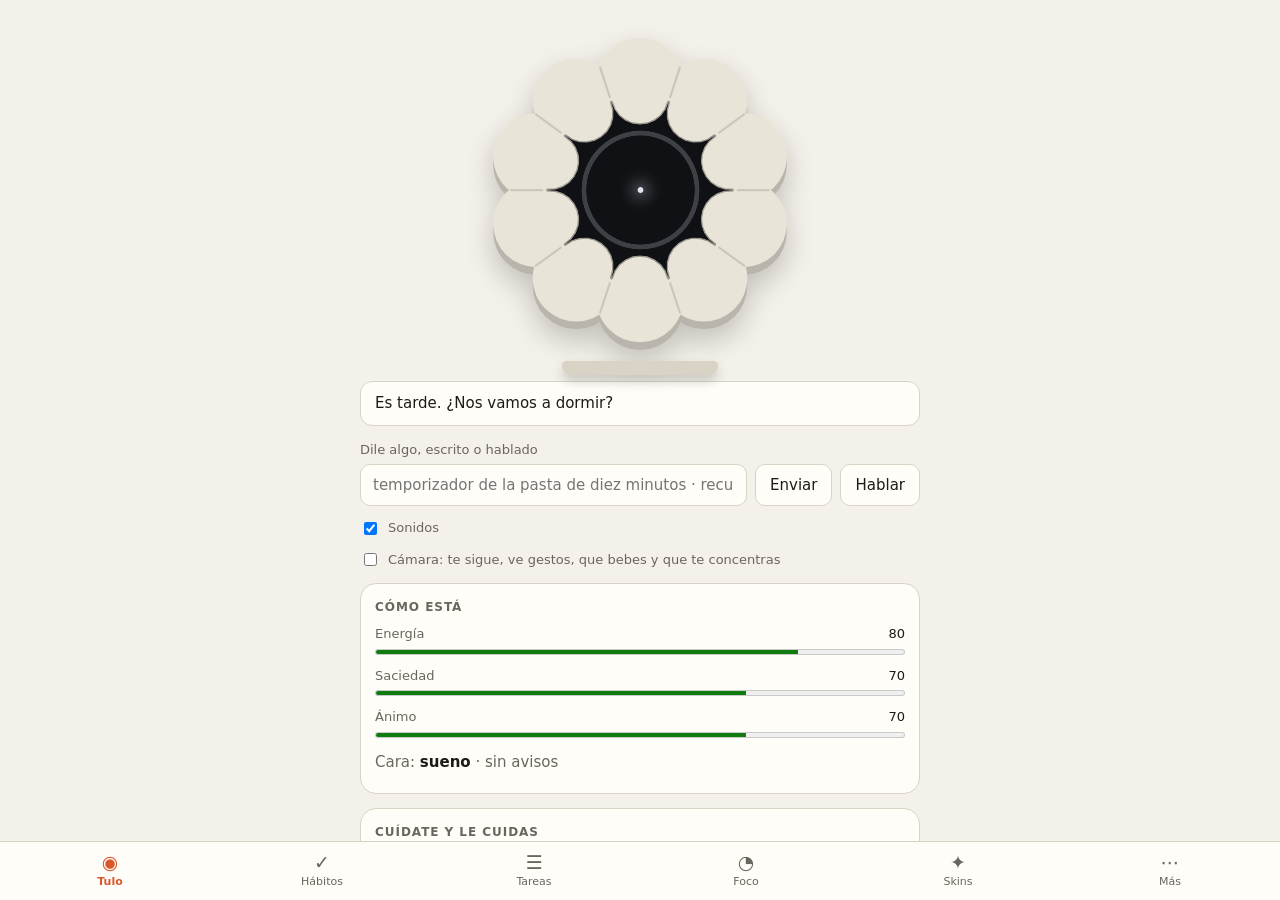
==== movil/index.html @ e164c1fc "Tulo para el móvil 0.1.0 (web instalable) Co-Authored-By: Claude Fable 5.2 <noreply@anthropic.com>" ====
<!doctype html>
<html lang="es">
<head>
  <meta charset="utf-8">
  <meta name="viewport" content="width=device-width, initial-scale=1, viewport-fit=cover, interactive-widget=resizes-content">
  <title>Tulo</title>
  <!-- App del móvil (D-049): se añade a la pantalla de inicio desde Safari y se abre sin barras. -->
  <link rel="manifest" href="./manifest.webmanifest">
  <meta name="apple-mobile-web-app-capable" content="yes">
  <meta name="mobile-web-app-capable" content="yes">
  <meta name="apple-mobile-web-app-title" content="Tulo">
  <meta name="apple-mobile-web-app-status-bar-style" content="black-translucent">
  <link rel="apple-touch-icon" href="./iconos/tulo-180.png">
  <link rel="icon" type="image/png" sizes="192x192" href="./iconos/tulo-192.png">
  <meta name="theme-color" content="#f4f1ea" media="(prefers-color-scheme: light)">
  <meta name="theme-color" content="#171614" media="(prefers-color-scheme: dark)">
  <link rel="stylesheet" href="../web/style.css">
  <link rel="stylesheet" href="./movil.css">
</head>
<body data-activa="tulo" data-cargando>
  <p class="mv-aviso" id="mv-aviso" role="status" aria-live="polite" hidden></p>
  <div id="mv-app"><p class="mv-cargando" id="mv-cargando">Despertando a Tulo…</p></div>

  <!-- Lo que es de la app y no del simulador: va en la pestaña «Más». -->
  <template id="mv-tarjeta-app">
    <section class="mv-grupo mv-app-info" data-pestana="mas">
      <h2>Esta app</h2>
      <p class="estado" id="mv-instalar" hidden>Para tenerla como una app: en Safari, toca <strong>Compartir</strong> y luego <strong>«Añadir a pantalla de inicio»</strong>.</p>
      <p class="estado" id="mv-instalada" hidden>Abierta desde la pantalla de inicio.</p>
      <p class="estado">Sin conexión: <strong id="mv-sw">comprobando…</strong></p>
      <p class="estado" id="mv-nativo" hidden>App de iPhone: los avisos también suenan con la app cerrada.</p>
      <p class="estado" id="mv-cerrada">Temporizadores, alarmas y bloques solo avisan con Tulo abierto en pantalla.</p>
      <p class="estado" id="mv-sin-pc" hidden>Aquí no hay ordenador detrás: la música, las notificaciones y el calendario en vivo del PC no están. Lo demás va igual.</p>
      <p class="estado">Este Tulo vive en este teléfono: no es el mismo que el de tu ordenador. <span id="mv-version"></span></p>
    </section>
  </template>

  <nav class="mv-barra" id="mv-barra" aria-label="Secciones"></nav>
  <script type="module" src="./arranque.mjs"></script>
</body>
</html>
---- web/style.css ----
:root {
  --fondo: #f4f1ea;
  --tinta: #1d1b18;
  --suave: #6b665d;
  --linea: #d9d3c6;
  --tarjeta: #fffdf8;
  --acento: #d9582b;
}
@media (prefers-color-scheme: dark) {
  :root {
    --fondo: #171614;
    --tinta: #efeae0;
    --suave: #a39c8e;
    --linea: #34312c;
    --tarjeta: #1f1d1a;
    --acento: #f0764a;
  }
}

* { box-sizing: border-box; }
body {
  margin: 0;
  padding: 24px 16px 48px;
  background: var(--fondo);
  color: var(--tinta);
  font: 15px/1.5 system-ui, "Segoe UI", sans-serif;
}
header { max-width: 980px; margin: 0 auto 24px; }
h1 { margin: 0; font-size: 28px; letter-spacing: -0.02em; }
header p { margin: 2px 0 0; color: var(--suave); }
h2 {
  margin: 22px 0 8px;
  font-size: 12px;
  font-weight: 600;
  letter-spacing: 0.08em;
  text-transform: uppercase;
  color: var(--suave);
}
h2:first-child { margin-top: 0; }

main {
  max-width: 980px;
  margin: 0 auto;
  display: grid;
  grid-template-columns: minmax(280px, 380px) 1fr;
  gap: 32px;
  align-items: start;
}
@media (max-width: 760px) { main { grid-template-columns: 1fr; } }

.escenario { position: sticky; top: 16px; }
@media (max-width: 760px) { .escenario { position: static; } }

/* La carcasa es la flor de Jacobo (core/flor.mjs la dibuja en .flor) y la cara
   se ve por su ventana en estrella (.ventana; app.mjs la coloca y la recorta). */
.carcasa {
  width: min(100%, 340px);
  aspect-ratio: 69 / 78.5;
  margin: 0 auto;
}
.flor { position: absolute; inset: 0; filter: drop-shadow(0 12px 14px rgba(0, 0, 0, 0.2)); }
.flor svg { display: block; width: 100%; height: 100%; }
.ventana {
  position: absolute; display: flex; align-items: center; justify-content: center;
  background: var(--pk-pantalla, #101114);
  filter: brightness(var(--brillo, 1));
}
.carcasa.agitada { animation: agitar 0.5s linear; }
@keyframes agitar {
  0%, 100% { transform: translateX(0) rotate(0); }
  20% { transform: translateX(-10px) rotate(-4deg); }
  40% { transform: translateX(9px) rotate(4deg); }
  60% { transform: translateX(-7px) rotate(-3deg); }
  80% { transform: translateX(5px) rotate(2deg); }
}
@media (prefers-reduced-motion: reduce) { .carcasa.agitada { animation: none; } }

canvas {
  display: block;
  width: 100%;
  height: auto;
  aspect-ratio: 1;
  border-radius: 14%;
  cursor: pointer;
}
.ventana canvas { flex: none; border-radius: 0; }

.bocadillo {
  min-height: 3em;
  margin: 18px 0 14px;
  padding: 10px 14px;
  border: 1px solid var(--linea);
  border-radius: 12px;
  background: var(--tarjeta);
}

label { display: block; color: var(--suave); font-size: 13px; }
.fila { display: flex; gap: 8px; margin-top: 4px; }
input[type="text"] {
  flex: 1;
  min-width: 0;
  padding: 9px 12px;
  border: 1px solid var(--linea);
  border-radius: 10px;
  background: var(--tarjeta);
  color: var(--tinta);
  font: inherit;
}
button {
  padding: 8px 14px;
  border: 1px solid var(--linea);
  border-radius: 10px;
  background: var(--tarjeta);
  color: var(--tinta);
  font: inherit;
  cursor: pointer;
}
button:hover { border-color: var(--acento); }
button[aria-pressed="true"] { background: var(--acento); border-color: var(--acento); color: #fff; }
:focus-visible { outline: 2px solid var(--acento); outline-offset: 2px; }

.panel {
  padding: 20px;
  border: 1px solid var(--linea);
  border-radius: 16px;
  background: var(--tarjeta);
}
.barras { display: grid; gap: 8px; }
.barras span { float: right; font-variant-numeric: tabular-nums; color: var(--tinta); }
meter { display: block; width: 100%; height: 12px; margin-top: 2px; }
.estado { margin: 10px 0 0; color: var(--suave); }
.estado strong { color: var(--tinta); }
.botones { display: flex; flex-wrap: wrap; gap: 8px; }
.colores { display: flex; flex-wrap: wrap; gap: 18px; }
.colores input { display: block; width: 56px; height: 32px; margin-top: 4px; padding: 0; border: 1px solid var(--linea); border-radius: 8px; background: none; }

#registro {
  max-height: 180px;
  margin: 0;
  padding-left: 0;
  overflow: auto;
  list-style: none;
  font-size: 13px;
  color: var(--suave);
}
#registro li { padding: 3px 0; border-bottom: 1px solid var(--linea); }
#registro time { margin-right: 8px; font-variant-numeric: tabular-nums; }

button:disabled { opacity: 0.45; cursor: default; }
button:disabled:hover { border-color: var(--linea); }
.interruptor { display: flex; align-items: center; gap: 8px; margin-top: 12px; }
/* Mover el llavero (D-043, D-044): etiqueta, deslizador que ocupa lo que sobra y el valor. */
.deslizador { display: grid; grid-template-columns: minmax(0, 11em) minmax(0, 1fr) 3.2em; align-items: center; gap: 8px; margin-top: 8px; }
.deslizador input { width: 100%; }
.deslizador span { text-align: right; font-variant-numeric: tabular-nums; }
.carcasa { transition: transform 0.15s ease-out; }
.botones { align-items: center; }
.botones .estado { margin: 0; }

#misiones { margin: 0 0 12px; padding: 0; list-style: none; }
#misiones li { padding: 3px 0; color: var(--suave); }
#misiones li.hecha { color: var(--tinta); }

.rejilla { display: grid; grid-template-columns: repeat(auto-fill, minmax(130px, 1fr)); gap: 8px; }
.skin { display: grid; grid-template-columns: 22px 1fr; column-gap: 8px; align-items: center; text-align: left; border-left-width: 4px; }
.skin .muestra { grid-row: span 2; width: 22px; height: 28px; border-radius: 7px; border: 1px solid rgba(0, 0, 0, 0.25); }
.skin small { color: var(--suave); font-size: 11px; }
.skin[aria-pressed="true"] small { color: #fff; }
.skin.rareza-comun { border-left-color: #9aa3ad; }
.skin.rareza-rara { border-left-color: #4f8ef7; }
.skin.rareza-epica { border-left-color: #a35cf0; }
.skin.rareza-legendaria { border-left-color: #f0a92c; }
.skin.rareza-bicolor { border-left-color: #2ee6c8; }
.skin.rareza-unica { border-left-color: #e2475b; }
.probar { display: flex; flex-wrap: wrap; align-items: center; gap: 6px 10px; margin: 10px 0 0; }

.cuidados p { display: flex; align-items: center; justify-content: space-between; gap: 12px; margin: 0 0 8px; }
.cuidados .pide { color: var(--acento); font-weight: 600; }
.cuidados label { display: inline; font-size: inherit; }
input[type="time"] { padding: 6px 10px; border: 1px solid var(--linea); border-radius: 10px; background: var(--tarjeta); color: var(--tinta); font: inherit; }

.visor { display: flex; align-items: center; gap: 12px; margin-top: 10px; }
.visor video { width: 120px; aspect-ratio: 4 / 3; border-radius: 10px; background: #000; object-fit: cover; transform: scaleX(-1); }
.visor p { margin: 0; color: var(--suave); font-size: 13px; }

.avisos { list-style: none; margin: 6px 0 0; padding: 0; }
.avisos li { display: flex; align-items: center; gap: 8px; padding: 4px 0; border-bottom: 1px solid var(--linea); }
.avisos li > span:first-child { flex: 1; min-width: 0; overflow-wrap: anywhere; }
.avisos .cuando { color: var(--suave); font-variant-numeric: tabular-nums; white-space: nowrap; }
.avisos button { padding: 2px 8px; }

h3 { margin: 14px 0 4px; font-size: 12px; font-weight: 600; color: var(--suave); }
.venta { display: flex; flex-wrap: wrap; align-items: center; gap: 8px; margin-top: 10px; }
.venta label { display: flex; align-items: center; gap: 6px; }
.venta .estado { margin: 0; }
.venta input { width: 5.5em; text-align: right; }
.anuncios { list-style: none; margin: 0; padding: 0; }
.anuncios li { display: flex; align-items: center; gap: 10px; padding: 5px 0 5px 8px; border-bottom: 1px solid var(--linea); border-left: 4px solid transparent; }
.anuncios li.vacio { color: var(--suave); border-left: 0; padding-left: 0; }
.anuncios .muestra { flex: none; width: 18px; height: 22px; border-radius: 6px; border: 1px solid rgba(0, 0, 0, 0.25); }
.anuncios .nombre { flex: 1; min-width: 0; display: flex; flex-direction: column; }
.anuncios small { color: var(--suave); font-size: 11px; }
.anuncios .precio { font-variant-numeric: tabular-nums; white-space: nowrap; font-weight: 600; }
.anuncios .rareza-comun { border-left-color: #9aa3ad; }
.anuncios .rareza-rara { border-left-color: #4f8ef7; }
.anuncios .rareza-epica { border-left-color: #a35cf0; }
.anuncios .rareza-legendaria { border-left-color: #f0a92c; }
.anuncios .rareza-bicolor { border-left-color: #2ee6c8; }
select { padding: 6px 10px; border: 1px solid var(--linea); border-radius: 10px; background: var(--tarjeta); color: var(--tinta); font: inherit; max-width: 100%; }

/* Stand o llavero (D-014). De llavero se ve más pequeño y con su anilla. */
.carcasa { position: relative; transition: transform 0.35s ease, margin 0.35s ease; }
.carcasa[data-modo="stand"] { margin-bottom: 26px; }
.carcasa[data-modo="stand"]::after {
  content: ""; position: absolute; left: 24%; right: 24%; bottom: -20px; height: 14px;
  border-radius: 6px 6px 12px 12px; background: var(--linea);
  box-shadow: 0 6px 12px rgba(0, 0, 0, 0.18);
}
.carcasa[data-modo="llavero"] { transform: scale(0.62) rotate(-5deg); transform-origin: 50% 0; margin-top: 10px; margin-bottom: -120px; }
.carcasa.apagada .ventana { filter: brightness(0.12); }
#bateria.pide { color: var(--acento); }
@media (prefers-reduced-motion: reduce) { .carcasa { transition: none; } }

/* Copiado de Troko (D-020): hábitos, tareas, móvil y alarma. */
.alarma { margin-top: 8px; width: 100%; font-weight: 600; animation: latir 0.8s ease-in-out infinite alternate; }
@keyframes latir { from { transform: scale(1); } to { transform: scale(1.03); } }
@media (prefers-reduced-motion: reduce) { .alarma { animation: none; } }
.habitos-cabecera { display: flex; gap: 14px; align-items: center; margin-top: 6px; }
.anillo {
  flex: none; width: 64px; height: 64px; border-radius: 50%; display: grid; place-items: center;
  background: conic-gradient(var(--acento, #4fb6ff) calc(var(--pct) * 1%), var(--linea) 0);
  position: relative; font-size: 12px; font-weight: 600; font-variant-numeric: tabular-nums;
}
.anillo::before { content: ''; position: absolute; inset: 7px; border-radius: 50%; background: var(--tarjeta); }
.anillo span { position: relative; }
.semana { display: flex; gap: 5px; align-items: flex-end; height: 34px; margin-top: 6px; }
.semana span { position: relative; width: 14px; height: var(--alto); min-height: 3px; border-radius: 3px; background: var(--acento, #4fb6ff); opacity: 0.8; }
.semana span::after { content: attr(data-dia); position: absolute; top: 100%; left: 0; right: 0; text-align: center; font-size: 9px; color: var(--suave); }
.fila-form { display: flex; flex-wrap: wrap; gap: 6px; align-items: center; margin-top: 8px; }
.fila-form input[type="text"] { flex: 1 1 140px; min-width: 0; }
.fila-form select { padding: 6px 8px; border: 1px solid var(--linea); border-radius: 10px; background: var(--tarjeta); color: var(--tinta); font: inherit; }
.avisos input[type="checkbox"] { flex: none; }
.chat { list-style: none; margin: 6px 0 0; padding: 8px; max-height: 220px; overflow-y: auto; border: 1px solid var(--linea); border-radius: 12px; display: flex; flex-direction: column; gap: 6px; }
.burbuja { max-width: 85%; padding: 6px 10px; border-radius: 12px; overflow-wrap: anywhere; font-size: 13px; }
.burbuja time { display: block; font-size: 10px; color: var(--suave); margin-top: 2px; }
.burbuja.pacolo { align-self: flex-start; background: var(--linea); }
.burbuja.yo { align-self: flex-end; background: color-mix(in srgb, var(--acento, #4fb6ff) 30%, transparent); }
.burbuja.sistema { align-self: center; background: none; color: var(--suave); font-size: 12px; padding: 0; }
input[type="range"] { vertical-align: middle; }

/* `hidden` manda sobre cualquier display de una clase (.visor, .fila-form…). */
[hidden] { display: none !important; }

/* Abrir en el móvil (web/red.mjs). */
.red { margin-top: 16px; padding: 14px; border: 1px solid var(--linea); border-radius: 14px; background: var(--tarjeta); }
.red h2 { margin-top: 0; }
.red-pc { display: flex; gap: 14px; align-items: center; }
.red-pc canvas { flex: none; width: 132px; height: 132px; aspect-ratio: auto; border-radius: 8px; cursor: default; filter: none; image-rendering: pixelated; }
.red-pc .estado { margin: 0; }
.red-codigo { margin: 0; font-size: 30px; font-weight: 700; letter-spacing: 0.12em; font-variant-numeric: tabular-nums; }
.red code, .panel code { overflow-wrap: anywhere; }
#red-olvidar { margin-top: 8px; }
.no-disponible { opacity: 0.5; }

/* Móvil y pantallas táctiles: la cara arriba y grande, los paneles debajo,
   nada más ancho que la pantalla y botones del tamaño de un dedo. */
@media (max-width: 760px) {
  body { padding: 12px max(12px, env(safe-area-inset-right)) 40px max(12px, env(safe-area-inset-left)); }
  header { margin-bottom: 12px; display: flex; align-items: baseline; gap: 10px; flex-wrap: wrap; }
  h1 { font-size: 22px; }
  header p { font-size: 13px; }
  /* minmax(0, …): sin él, lo más ancho de un panel estira la columna y la página. */
  main { gap: 20px; grid-template-columns: minmax(0, 1fr); }
  .carcasa { width: min(100%, 360px); }
  .panel { padding: 14px; border-radius: 14px; }
  .bocadillo { margin: 14px 0 10px; }
  /* La caja de órdenes: al enfocarla queda visible sobre el teclado. */
  #orden { scroll-margin-bottom: 40vh; scroll-margin-top: 12px; }
  #orden .fila { flex-wrap: wrap; }
  #orden input[type="text"] { flex: 1 1 100%; }
  #orden button { flex: 1 1 0; }
  .rejilla { grid-template-columns: repeat(auto-fill, minmax(120px, 1fr)); }
  .visor video { width: 96px; }
  #registro { max-height: 240px; }
  .interruptor:has(input[type="file"]) { flex-wrap: wrap; }
  input[type="file"] { min-width: 0; max-width: 100%; font-size: 14px; }
}
@media (pointer: coarse) {
  button, select, input[type="text"], input[type="time"] { min-height: 44px; }
  /* 16 px o más: el móvil no hace zoom al escribir. */
  input[type="text"], input[type="time"], select { font-size: 16px; }
  .interruptor { min-height: 44px; margin-top: 4px; }
  input[type="checkbox"] { width: 22px; height: 22px; flex: none; }
  .avisos button { min-width: 44px; padding: 2px 8px; }
  input[type="range"] { min-height: 32px; }
}
---- movil/movil.css ----
/* App del móvil (D-049): la pantalla de teléfono encima de la página del
   simulador. Los colores y las piezas son los de web/style.css; aquí solo va
   el reparto en pestañas, la barra de abajo y los márgenes del iPhone. */

html, body { height: 100%; }
body {
  /* dvh: en Safari la altura cambia al esconderse su barra; 100% es el respaldo. */
  height: 100dvh;
  padding: 0;
  display: flex;
  flex-direction: column;
  overscroll-behavior-y: none;
  -webkit-text-size-adjust: 100%;
}

#mv-app {
  flex: 1 1 auto;
  min-height: 0;
  overflow-y: auto;
  -webkit-overflow-scrolling: touch;
  padding: max(14px, env(safe-area-inset-top)) max(14px, env(safe-area-inset-right)) 24px max(14px, env(safe-area-inset-left));
}
#mv-app main { display: block; max-width: 560px; margin: 0 auto; }
.mv-cargando { margin: 40vh 0 0; text-align: center; color: var(--suave); }

/* Cada grupo solo se ve en su pestaña. */
#mv-app [data-pestana] { display: none; }
body[data-activa="tulo"] #mv-app [data-pestana="tulo"],
body[data-activa="habitos"] #mv-app [data-pestana="habitos"],
body[data-activa="tareas"] #mv-app [data-pestana="tareas"],
body[data-activa="foco"] #mv-app [data-pestana="foco"],
body[data-activa="skins"] #mv-app [data-pestana="skins"],
body[data-activa="mas"] #mv-app [data-pestana="mas"] { display: block; }
#mv-app [data-oculto] { display: none !important; }
/* Sin PC detrás, el bloque del código del PC no pinta nada. */
body[data-sin-puente] #red { display: none !important; }

/* La cara, arriba y grande; no se queda pegada como en el PC. */
#mv-app .escenario { position: static; margin-bottom: 14px; }
#mv-app .carcasa { width: min(78vw, 300px); }
#mv-app .panel { padding: 0; border: 0; background: none; box-shadow: none; }
.mv-grupo {
  margin: 0 0 14px;
  padding: 14px;
  border: 1px solid var(--linea);
  border-radius: 16px;
  background: var(--tarjeta);
}
.mv-grupo > h2:first-child, .mv-grupo > h3:first-child { margin-top: 0; }
.mv-grupo > h3:first-child {
  font-size: 12px; font-weight: 600; letter-spacing: 0.08em; text-transform: uppercase; color: var(--suave);
}

/* Lo que dice Tulo, a la vista también fuera de su pestaña. */
.mv-aviso {
  position: fixed;
  z-index: 20;
  left: max(12px, env(safe-area-inset-left));
  right: max(12px, env(safe-area-inset-right));
  top: max(10px, env(safe-area-inset-top));
  margin: 0;
  padding: 10px 14px;
  border-radius: 14px;
  background: var(--tinta);
  color: var(--fondo);
  font-size: 14px;
  box-shadow: 0 8px 24px rgba(0, 0, 0, 0.25);
}
body[data-activa="tulo"] .mv-aviso { display: none; }

/* Barra de pestañas. */
.mv-barra {
  flex: none;
  display: grid;
  grid-auto-flow: column;
  grid-auto-columns: 1fr;
  border-top: 1px solid var(--linea);
  background: var(--tarjeta);
  padding: 4px max(4px, env(safe-area-inset-right)) max(4px, env(safe-area-inset-bottom)) max(4px, env(safe-area-inset-left));
}
.mv-barra button {
  display: flex; flex-direction: column; align-items: center; justify-content: center; gap: 1px;
  min-height: 50px;
  padding: 4px 2px;
  border: 0; border-radius: 12px;
  background: none;
  color: var(--suave);
  font: inherit; font-size: 11px;
}
.mv-barra button span:first-child { font-size: 19px; line-height: 1.1; }
.mv-barra button[aria-current="page"] { color: var(--acento); font-weight: 600; }
body[data-cargando] .mv-barra { visibility: hidden; }

/* Con el teclado abierto la barra estorba: se esconde mientras se escribe. */
body[data-escribiendo] .mv-barra { display: none; }
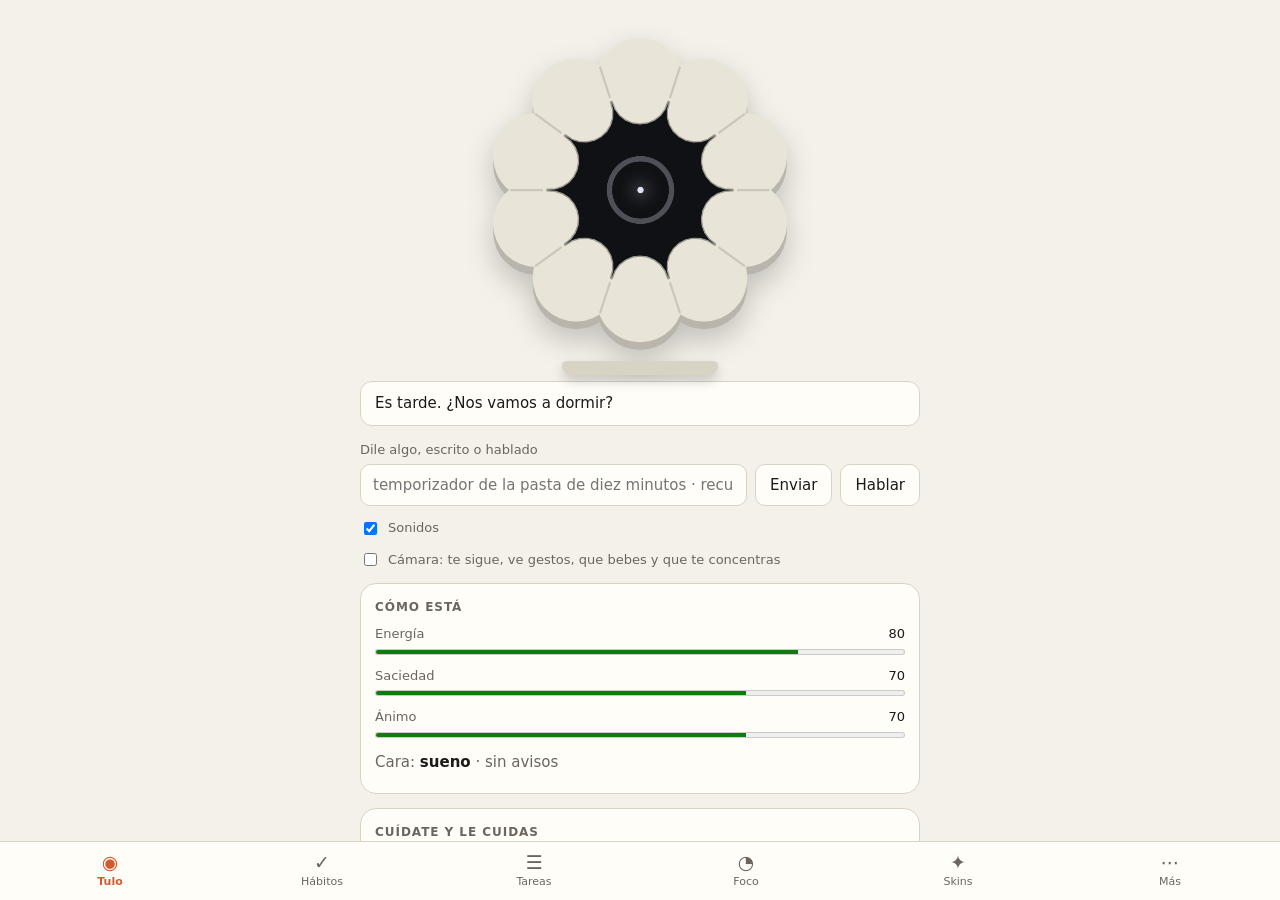
==== commit 6fb1e1e0: "Tulo para el móvil 0.2.0: «Más» como menú con pantallas y reintento del arranque - «Más» pasa a ser " ====
--- a/movil/index.html
+++ b/movil/index.html
@@ -21,9 +21,18 @@
   <p class="mv-aviso" id="mv-aviso" role="status" aria-live="polite" hidden></p>
   <div id="mv-app"><p class="mv-cargando" id="mv-cargando">Despertando a Tulo…</p></div>
 
-  <!-- Lo que es de la app y no del simulador: va en la pestaña «Más». -->
-  <template id="mv-tarjeta-app">
-    <section class="mv-grupo mv-app-info" data-pestana="mas">
+  <!-- Lo que es de la app y no del simulador: la pestaña «Más» (un menú y una pantalla por cosa). -->
+  <template id="mv-mas">
+    <header class="mv-cabecera" id="mv-cabecera" data-pestana="mas">
+      <button type="button" id="mv-volver" aria-label="Volver a Más">‹ Más</button>
+      <h2 id="mv-titulo"></h2>
+    </header>
+    <nav class="mv-menu" id="mv-menu" data-pestana="mas" aria-label="Más"></nav>
+    <p class="estado mv-nota" data-pestana="mas" data-pantalla="pc" id="mv-pc-nada">Aquí no hay ordenador detrás. Las notificaciones y la música del PC salen cuando abres Tulo desde tu ordenador por la wifi (<code>node server.mjs --lan --movil</code> y escanear el QR).</p>
+    <section class="mv-grupo" data-pestana="mas" data-pantalla="pc" id="mv-caja-red"></section>
+    <p class="estado mv-nota" data-pestana="mas" data-pantalla="laboratorio">Paneles del simulador para probar a Tulo: ritmo acelerado, caras, stand o llavero simulado. No son parte de la app acabada.</p>
+    <p class="estado" id="mv-nota-sensor">Actívalo y vuelve a la pestaña Tulo: tumbado, los ojos miran hacia el borde que levantas; de pie, siguen rectos aunque gires el teléfono. Safari pide permiso la primera vez y solo lo da en una dirección https.</p>
+    <section class="mv-grupo mv-app-info" data-pestana="mas" data-pantalla="app">
       <h2>Esta app</h2>
       <p class="estado" id="mv-instalar" hidden>Para tenerla como una app: en Safari, toca <strong>Compartir</strong> y luego <strong>«Añadir a pantalla de inicio»</strong>.</p>
       <p class="estado" id="mv-instalada" hidden>Abierta desde la pantalla de inicio.</p>
--- a/movil/movil.css
+++ b/movil/movil.css
@@ -32,6 +32,74 @@
 body[data-activa="skins"] #mv-app [data-pestana="skins"],
 body[data-activa="mas"] #mv-app [data-pestana="mas"] { display: block; }
 #mv-app [data-oculto] { display: none !important; }
+/* «Más»: lo que no es de la pantalla abierta (o el menú, con una abierta). */
+#mv-app [data-fuera] { display: none !important; }
+
+/* «Más»: el menú… */
+.mv-menu {
+  margin: 0 0 14px;
+  border: 1px solid var(--linea);
+  border-radius: 16px;
+  background: var(--tarjeta);
+  overflow: hidden;
+}
+.mv-fila {
+  display: grid;
+  grid-template-columns: 1fr auto;
+  grid-template-rows: auto auto;
+  column-gap: 10px;
+  align-items: center;
+  width: 100%;
+  min-height: 60px;
+  padding: 10px 14px;
+  border: 0; border-radius: 0;
+  border-top: 1px solid var(--linea);
+  background: none;
+  color: var(--tinta);
+  font: inherit; text-align: left;
+}
+.mv-fila:first-child { border-top: 0; }
+.mv-fila strong { font-size: 16px; font-weight: 600; }
+.mv-fila span { grid-column: 1; font-size: 13px; color: var(--suave); }
+.mv-fila .mv-flecha { grid-column: 2; grid-row: 1 / span 2; font-size: 22px; }
+/* …y la cabecera de cada pantalla, con el botón de volver. */
+body[data-activa="mas"] #mv-app .mv-cabecera { display: grid; }
+.mv-cabecera {
+  grid-template-columns: 1fr auto 1fr;
+  align-items: center;
+  margin: 0 0 12px;
+}
+.mv-cabecera h2 { margin: 0; font-size: 17px; text-align: center; }
+.mv-cabecera button {
+  justify-self: start;
+  min-height: 44px;
+  padding: 0 10px 0 0;
+  border: 0; background: none;
+  color: var(--acento);
+  font: inherit; font-size: 16px;
+}
+.mv-nota { margin: 0 2px 12px; }
+/* La cabecera ya dice «Esta app». */
+.mv-app-info > h2 { display: none; }
+
+/* Sin PC detrás, de «Con el ordenador» solo queda la explicación; con PC, sobra. */
+body[data-sin-puente] #mv-app [data-pantalla="pc"]:not(#mv-pc-nada) { display: none !important; }
+body:not([data-sin-puente]) #mv-pc-nada { display: none !important; }
+/* El código del PC solo pinta algo desde otro aparato o con la red local abierta. */
+#mv-app #mv-caja-red:has(> #red[hidden]) { display: none; }
+/* El calendario de Google en vivo lo lee el PC. */
+body[data-sin-puente] #mv-app label:has(#cal-google) { display: none; }
+/* Cómo mandar una notificación desde un programa: cosa del PC, no del teléfono. */
+#mv-app .mv-grupo[data-clave^="notificaciones del pc"] p.estado:has(code) { display: none; }
+/* Movimiento: en un teléfono vale el sensor de verdad, no los mandos de simularlo. */
+#mv-app .mv-grupo[data-pantalla="sensor"] [role="radiogroup"],
+#mv-app .mv-grupo[data-pantalla="sensor"] .deslizador,
+#mv-app .mv-grupo[data-pantalla="sensor"] label:has(#i-girar),
+#mv-app .mv-grupo[data-pantalla="sensor"] > p.estado:not([id]),
+#mv-app #i-recto { display: none; }
+#mv-app .mv-grupo[data-pantalla="sensor"] > #mv-nota-sensor { display: block; }
+#mv-reintentar { min-height: 44px; padding: 0 18px; }
+.mv-pie { margin-top: 12px; }
 /* Sin PC detrás, el bloque del código del PC no pinta nada. */
 body[data-sin-puente] #red { display: none !important; }
 
